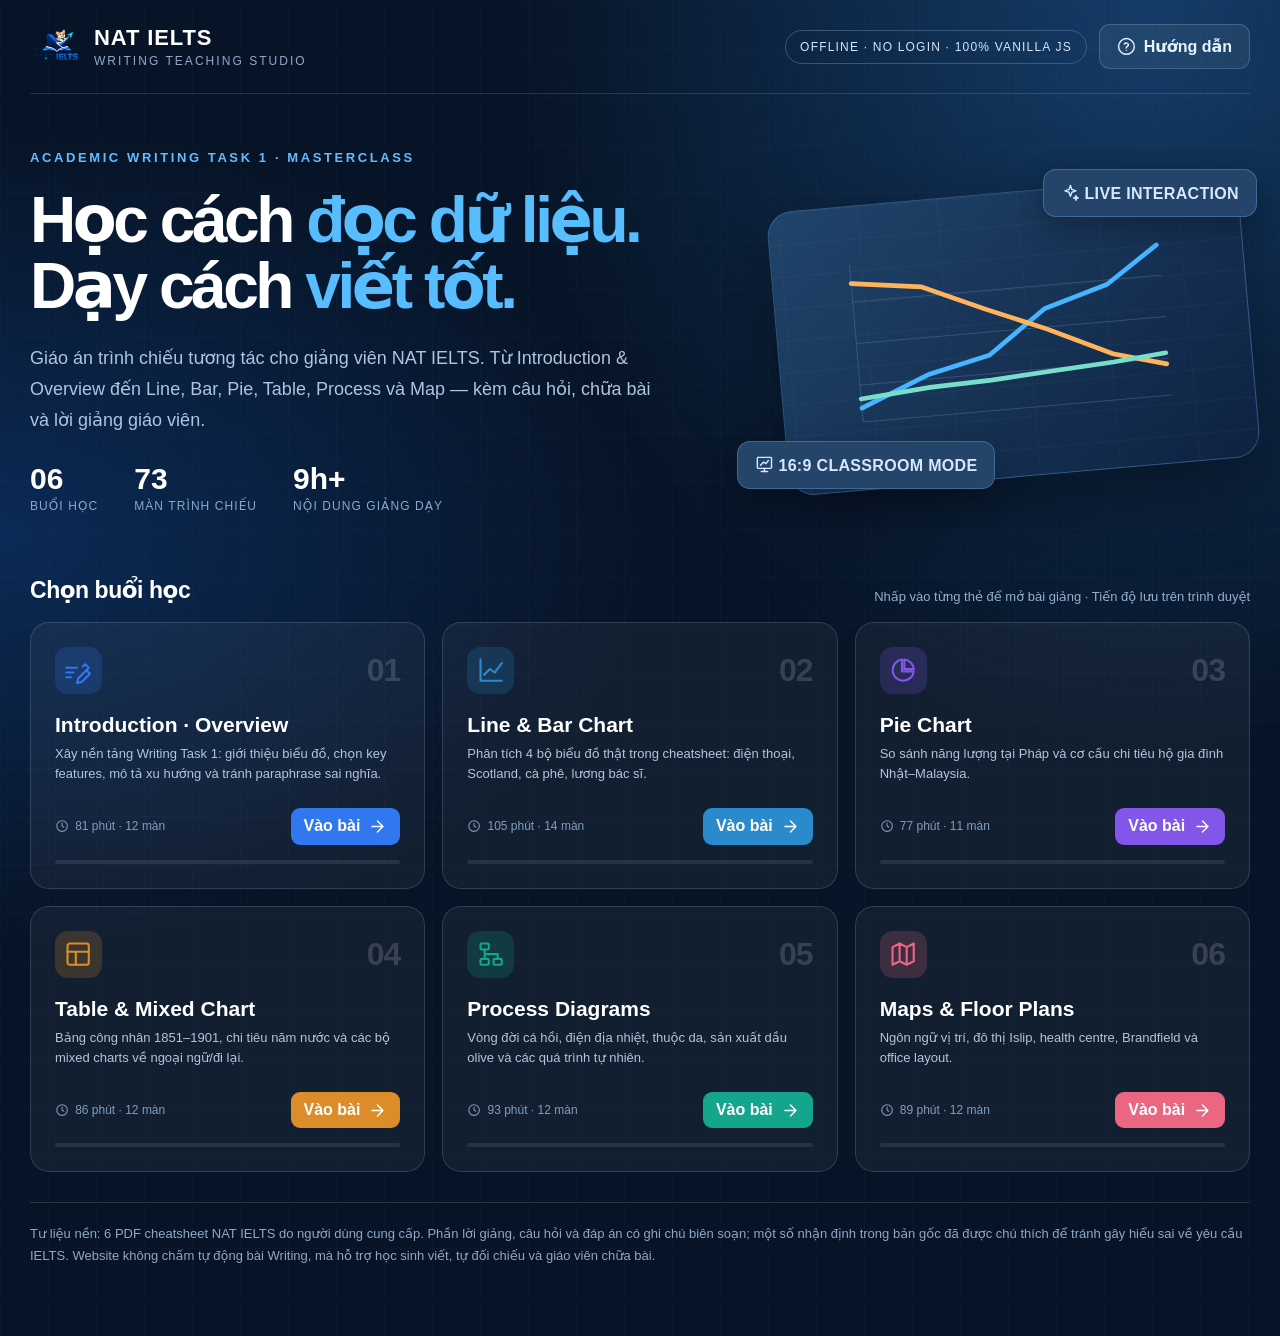
==== index.html @ b7c85e53 "Initial commit - NAT IELTS Writing Studio" ====
<!doctype html>
<html lang="vi">
<head>
  <meta charset="utf-8" />
  <meta name="viewport" content="width=device-width, initial-scale=1" />
  <meta name="theme-color" content="#091a34" />
  <meta name="description" content="NAT IELTS Writing Task 1 — Website giáo án trình chiếu tương tác, 6 buổi: Introduction, Line, Bar, Pie, Table, Mixed, Process, Map." />
  <title>NAT IELTS • Writing Task 1 Teaching Studio</title>
  <link rel="icon" type="image/png" href="assets/figures/logo.png" />
  <link rel="stylesheet" href="styles.css" />
  <script defer src="lessons.js"></script>
  <script defer src="app.js"></script>
</head>
<body>
  <div id="app"></div>
  <div id="toast" class="toast" role="status" aria-live="polite"></div>
  <noscript>Ứng dụng cần bật JavaScript trong trình duyệt để sử dụng chức năng trình chiếu.</noscript>
</body>
</html>
---- styles.css ----
:root{--navy:#0c2241;--ink:#14243b;--muted:#62718a;--blue:#1788f4;--line:#dde6f2;--paper:#fff;--surface:#f5f8fc;--good:#139673;--warn:#b86527;--danger:#c74d4d;--focus:#1685f3;font-family:Inter,"Aptos","Segoe UI",Arial,system-ui,sans-serif;color-scheme:light;font-synthesis:none;-webkit-font-smoothing:antialiased}
*{box-sizing:border-box}html,body{margin:0;min-height:100%;font-family:inherit}body{background:#061226;color:#f9fbff}button,input,textarea{font:inherit}button{cursor:pointer}button:focus-visible,a:focus-visible,textarea:focus-visible{outline:3px solid #77c6ff;outline-offset:3px}button:disabled{opacity:.45;cursor:not-allowed}.icon{width:1.18em;height:1.18em;fill:none;stroke:currentColor;stroke-width:1.8;stroke-linecap:round;stroke-linejoin:round;vertical-align:-.18em;flex-shrink:0}.shell{min-height:100vh;background:radial-gradient(ellipse at 90% 1%,#143c67 0%,transparent 39%),radial-gradient(ellipse at 0% 40%,#0b2a55 0%,transparent 36%),#071427;position:relative;overflow:hidden}.shell:before{content:"";position:absolute;inset:0;background-image:linear-gradient(#f8fcff04 1px,transparent 1px),linear-gradient(90deg,#f8fcff04 1px,transparent 1px);background-size:48px 48px;pointer-events:none}.dash-container{width:min(1330px,calc(100% - 60px));margin:auto;position:relative;padding-bottom:70px}.dash-nav{height:94px;display:flex;justify-content:space-between;align-items:center;border-bottom:1px solid #ffffff20}.brand{display:flex;align-items:center;gap:13px}.brand img{width:51px;height:51px;object-fit:contain;object-position:center}.brand b{font-size:22px;letter-spacing:.04em;color:#fff}.brand small{display:block;color:#8faacc;font-size:12px;letter-spacing:.17em;margin-top:3px}.dash-nav-right{display:flex;gap:12px;align-items:center}.top-pill{font-size:12px;color:#d5e6fa;border:1px solid #536d95a8;padding:9px 14px;border-radius:30px;letter-spacing:.1em}.ghost-btn{border:1px solid #ffffff2a;background:#ffffff10;color:#e5f2ff;padding:12px 17px;border-radius:11px;display:inline-flex;gap:8px;align-items:center;font-weight:700;transition:.18s}.ghost-btn:hover{background:#ffffff24}.hero{display:grid;grid-template-columns:1.12fr .88fr;align-items:center;gap:40px;padding:56px 0 43px}.hero-eyebrow{color:#66bbff;letter-spacing:.2em;font-weight:800;font-size:13px}.hero h1{font-size:clamp(50px,5vw,78px);line-height:1.03;letter-spacing:-.054em;font-weight:830;margin:23px 0;color:white}.hero h1 em{font-style:normal;color:#58bdff}.hero p{font-size:18px;max-width:630px;line-height:1.72;color:#aec4df;margin:0 0 26px}.hero-stat-row{display:flex;gap:36px;flex-wrap:wrap}.hero-stat strong{font-size:30px;color:#fff;display:block}.hero-stat span{font-size:12px;letter-spacing:.09em;text-transform:uppercase;color:#87a8cb}.hero-art{height:330px;position:relative}.hero-art .orb{position:absolute;right:40px;top:12px;width:320px;height:320px;border-radius:50%;background:radial-gradient(circle,#2cc1ff31,transparent 66%);filter:blur(5px)}.art-screen{position:absolute;inset:25px 0 20px 46px;background:linear-gradient(140deg,#20446b,#0e2241);border:1px solid #5289bc6e;border-radius:26px;transform:rotate(-5deg);box-shadow:0 25px 80px #0006;overflow:hidden}.art-screen:before{content:"";position:absolute;inset:0;background:linear-gradient(90deg,transparent 12%,#ffffff07 13%,transparent 14%),linear-gradient(#ffffff08 1px,transparent 1px);background-size:80px 32px}.art-screen .chartline{position:absolute;inset:35px;width:calc(100% - 70px);height:calc(100% - 70px)}.art-chip{position:absolute;color:#d6e7ff;background:#24446a;border:1px solid #5b89bf88;box-shadow:0 10px 28px #0004;padding:13px 17px;border-radius:13px;font-weight:750;letter-spacing:.02em}.art-chip.a{top:2px;right:-7px}.art-chip.b{bottom:8px;left:6px}.section-heading{display:flex;align-items:flex-end;justify-content:space-between;margin:20px 0 18px}.section-heading h2{font-size:23px;margin:0;color:white;letter-spacing:-.02em}.section-heading span{color:#94b0ce;font-size:13px}.lesson-grid{display:grid;grid-template-columns:repeat(3,minmax(0,1fr));gap:17px}.lesson-card{padding:24px;background:#ffffff0c;border:1px solid #ffffff23;border-radius:19px;min-height:244px;transition:transform .18s,border .18s,background .18s;position:relative;overflow:hidden}.lesson-card:hover{transform:translateY(-5px);border-color:#619cdd;background:#ffffff16}.lesson-card-top{display:flex;align-items:center;justify-content:space-between}.course-icon{width:47px;height:47px;border-radius:13px;display:grid;place-items:center;background:color-mix(in srgb,var(--course),transparent 80%);color:var(--course)}.course-icon .icon{font-size:24px}.course-number{font-size:32px;font-weight:800;color:#ffffff28;letter-spacing:-.03em}.lesson-card h3{font-size:21px;margin:18px 0 6px;color:white;line-height:1.24}.lesson-card p{color:#b1c5dc;line-height:1.55;font-size:13px;margin:0 0 20px;min-height:44px}.lesson-card-bottom{display:flex;justify-content:space-between;gap:10px;align-items:center}.lesson-card-meta{font-size:12px;color:#7f9fbf;display:flex;align-items:center;gap:6px}.start-lesson{border:0;color:#fff;background:var(--course);padding:9px 13px;border-radius:9px;font-weight:750;display:flex;align-items:center;gap:8px}.lesson-progress{height:4px;background:#ffffff17;border-radius:10px;overflow:hidden;margin-top:15px}.lesson-progress>i{height:100%;background:var(--course);display:block;border-radius:10px;transition:.25s}.footer-note{margin-top:30px;font-size:13px;color:#8ea8c5;line-height:1.65;border-top:1px solid #ffffff22;padding-top:20px}
/* PLAYER SHELL */
.player-shell{position:fixed;inset:0;display:flex;flex-direction:column;overflow:hidden;background:#091426}.player-header{height:66px;flex-shrink:0;display:flex;align-items:center;justify-content:space-between;padding:0 28px;border-bottom:1px solid #ffffff24;background:#08172b;z-index:5;gap:20px}.player-left{display:flex;align-items:center;gap:15px;min-width:0}.mini-mark{height:37px;width:37px;object-fit:contain}.lesson-breadcrumb{display:flex;flex-direction:column;gap:1px;min-width:0}.lesson-breadcrumb b{font-size:15px;white-space:nowrap;overflow:hidden;text-overflow:ellipsis}.lesson-breadcrumb small{font-size:11px;letter-spacing:.14em;color:#8daed2}.header-center{display:flex;align-items:center;gap:14px;flex:0 1 400px;min-width:80px}.slide-count{font-size:12px;white-space:nowrap;color:#c0d0e5}.track{height:4px;background:#244466;border-radius:5px;flex:1;overflow:hidden}.track i{display:block;height:100%;background:#64baff;border-radius:5px;transition:width .25s}.player-actions{display:flex;align-items:center;gap:9px}.tool-button{border:1px solid #ffffff26;background:#ffffff0d;color:#dbeafa;border-radius:10px;height:38px;min-width:38px;padding:0 12px;display:flex;align-items:center;justify-content:center;gap:7px;white-space:nowrap;font-size:13px;font-weight:680;transition:background .15s,border .15s}.tool-button:hover,.tool-button.active{background:#2e6b9b66;border-color:#58b2f6}.tool-button .icon{font-size:18px}.tool-button.primary{background:#167de0;border-color:#2788e9;color:#fff}.tool-button.primary:hover{background:#2c99ff}.tool-button:disabled{background:#ffffff04}.stage-wrap{flex:1;min-height:0;position:relative;display:flex;align-items:center;justify-content:center;padding:16px;overflow:hidden;transition:width .25s}.stage-mount{width:1440px;height:810px;position:relative;flex-shrink:0;transform-origin:center center;overflow:visible}.stage{width:1440px;height:810px;background:#fff;color:var(--ink);position:relative;overflow:hidden;border-radius:13px;box-shadow:0 22px 70px #0007;display:flex;flex-direction:column}.stage:before{content:"";position:absolute;top:0;left:0;right:0;height:7px;background:var(--course)}.stage-header{height:82px;flex-shrink:0;border-bottom:1px solid #e6ecf4;padding:0 64px;display:flex;align-items:center;justify-content:space-between;gap:18px}.stage-brand{display:flex;align-items:center;gap:12px;font-weight:900;color:#102644;font-size:18px;letter-spacing:.02em}.stage-brand img{width:51px;height:51px;object-fit:contain}.stage-chapter{display:flex;align-items:center;gap:10px;color:#75869b;font-weight:750;font-size:13px;letter-spacing:.12em}.stage-chapter i{width:10px;height:10px;border-radius:50%;background:var(--course)}.stage-content{flex:1;min-height:0;padding:45px 66px 30px;position:relative;display:flex;flex-direction:column;overflow:hidden}.stage-footer{height:55px;flex-shrink:0;display:flex;align-items:center;justify-content:space-between;padding:0 65px;border-top:1px solid #ebf0f7;font-size:13px;color:#6b7e96}.eyebrow{font-size:15px;font-weight:880;letter-spacing:.13em;text-transform:uppercase;color:var(--course);margin-bottom:15px}.slide-title{font-size:42px;line-height:1.12;letter-spacing:-.038em;color:#10253f;font-weight:830;margin:0 0 13px;max-width:1200px}.slide-lead{font-size:20px;line-height:1.52;color:#586e88;max-width:1130px;margin:0 0 24px}.top-row{display:flex;justify-content:space-between;align-items:start;gap:16px}.slide-minutes{font-size:12px;color:#536987;background:#f2f6fb;border:1px solid #e1eaf5;border-radius:20px;padding:9px 12px;white-space:nowrap;display:flex;align-items:center;gap:5px}.slide-inner{flex:1;min-height:0;display:flex;flex-direction:column;gap:20px;overflow:hidden}.card-grid{display:grid;grid-template-columns:repeat(2,minmax(0,1fr));gap:16px;align-content:start}.card-grid.cols-3{grid-template-columns:repeat(3,minmax(0,1fr))}.card-grid.cols-5{grid-template-columns:repeat(3,minmax(0,1fr))}.concept-card{border-radius:14px;border:1px solid #e0e8f1;background:#f6f9fd;padding:21px 23px;min-height:128px;display:flex;flex-direction:column;gap:10px}.concept-card .tag{font-size:15px;color:var(--course);font-weight:850;letter-spacing:.02em}.concept-card h4{font-size:23px;line-height:1.32;margin:0;color:#142b48;white-space:pre-wrap}.concept-card p{font-size:17px;line-height:1.45;color:#647389;margin:0}.concept-card.compact{min-height:110px;padding:15px 19px;gap:6px}.concept-card.compact h4{font-size:20px}.concept-card.compact p{font-size:15px}.slide-example{margin-top:auto;border-left:5px solid var(--course);background:#eff7ff;padding:15px 22px;color:#2d4965;font-size:17px;line-height:1.46;border-radius:0 10px 10px 0}.footline{font-size:14px;color:#697d95;border-top:1px solid #ecf1f6;padding-top:11px}.comparison-grid{display:grid;grid-template-columns:1fr 1fr;gap:24px;flex:1;align-items:stretch;max-height:420px}.comparison-panel{border:1px solid #d9e6f3;background:#f7fafd;border-radius:20px;padding:35px 37px;position:relative;display:flex;flex-direction:column;gap:20px;overflow:hidden}.comparison-panel:nth-child(2){background:#eff5ff}.comparison-panel .big-icon{width:64px;height:64px;border-radius:17px;display:grid;place-items:center;background:#d7ecff;color:var(--course);font-size:32px}.comparison-panel h3{font-size:33px;margin:0;color:#183050}.comparison-panel .cmp-tag{font-size:16px;letter-spacing:.06em;color:var(--course);font-weight:850}.comparison-panel p{font-size:21px;line-height:1.6;color:#5c6e86;margin:0}.visual-grid{display:grid;grid-template-columns:1.15fr .85fr;gap:23px;flex:1;min-height:0}.visual-grid.visual-double{grid-template-columns:1.25fr .75fr}.image-frame{border:1px solid #d8e3f1;border-radius:17px;background:white;display:flex;align-items:center;justify-content:center;position:relative;min-height:0;overflow:hidden;padding:17px}.image-stack{display:flex;flex-direction:column;gap:9px;min-height:0}.image-stack .image-frame{flex:1;min-height:0}.image-frame img{display:block;max-width:100%;max-height:100%;object-fit:contain}.zoom-image{position:absolute;right:14px;top:14px;z-index:3;background:#ffffffec;border:1px solid #d0dbeb;box-shadow:0 1px 5px #0001;border-radius:8px;width:37px;height:37px;color:#425e7e;display:grid;place-items:center}.zoom-image:hover{background:#dff1ff}.visual-aside{border:1px solid #e0e9f4;background:#f6f9fd;border-radius:17px;padding:26px 27px;display:flex;flex-direction:column;gap:14px;min-height:0;overflow:hidden}.visual-aside h3{font-size:24px;margin:0 0 1px;color:#173352}.point-select{background:#fff;color:#314b6a;border:1px solid #e4edf6;border-radius:11px;padding:15px 16px;display:flex;gap:11px;align-items:flex-start;text-align:left;font-size:17px;line-height:1.4;transition:.2s}.point-select .icon{color:var(--course);margin-top:2px}.point-select:hover,.point-select.selected{background:#e8f5ff;border-color:#95c6f3;transform:translateX(3px)}.aside-caption{margin-top:auto;font-size:13px;line-height:1.5;color:#7388a3}.quiz-wrap{display:grid;grid-template-columns:1fr 1fr;gap:20px;flex:1;min-height:0;overflow:hidden}.quiz-wrap.noimg{grid-template-columns:1fr}.quiz-main{border:1px solid #e0e9f3;background:#f8fafe;padding:27px 30px;border-radius:18px;min-height:0;display:flex;flex-direction:column;gap:16px}.quiz-prompt{font-size:23px;line-height:1.43;font-weight:720;color:#18314d;margin:0}.quiz-options{display:flex;flex-direction:column;gap:12px}.quiz-option{display:flex;gap:13px;align-items:flex-start;background:#fff;border:1px solid #dbe5f1;border-radius:11px;padding:17px 18px;color:#253c59;line-height:1.35;font-size:18px;text-align:left;transition:.15s}.quiz-option span:first-child{border:1px solid #b9c7d9;display:grid;place-items:center;width:27px;height:27px;border-radius:8px;color:#688098;font-size:14px;font-weight:850;flex-shrink:0}.quiz-option:hover{border-color:#7cbbec}.quiz-option.chosen{background:#e9f5ff;border-color:#45a4f4}.quiz-option.correct{border-color:#29ad88;background:#e9faf3}.quiz-option.incorrect{border-color:#e28c8a;background:#fff1f1}.quiz-bottom{margin-top:auto;display:flex;gap:12px;align-items:center;flex-wrap:wrap}.action-btn{background:var(--course);color:white;border:none;padding:13px 21px;border-radius:10px;font-size:16px;font-weight:800;display:flex;gap:9px;align-items:center;justify-content:center;transition:.15s}.action-btn:hover{filter:brightness(1.12)}.action-btn.secondary{background:#eff4f9;border:1px solid #d5e2ef;color:#224462}.quiz-feedback{border-radius:10px;padding:13px 15px;font-size:16px;line-height:1.5;background:#e8faf2;color:#126e57}.quiz-feedback.bad{background:#fff3e6;color:#874816}.prompt-card{background:#e9f3ff;padding:19px 24px;border-radius:13px;border-left:5px solid var(--course);font-size:19px;line-height:1.47;font-weight:730;color:#264764}.workshop-grid{display:grid;grid-template-columns:1fr .84fr;gap:25px;flex:1;min-height:0}.workshop-grid.w-visual{grid-template-columns:1fr .92fr}.workshop-left{display:flex;flex-direction:column;gap:14px;min-height:0}.workshop-right{border:1px solid #dfe8f3;border-radius:14px;padding:21px 22px;background:#fafcfe;display:flex;flex-direction:column;gap:12px;min-height:0;overflow:hidden}.workshop-right .image-frame{max-height:220px;flex:1}.workshop-area{width:100%;resize:none;min-height:0;flex:1;line-height:1.56;padding:20px 21px;border:1px solid #ccdcec;border-radius:12px;background:#fff;color:#172b43;font-size:19px;outline:none}.workshop-area:focus{border-color:#3da0f1;box-shadow:0 0 0 3px #3da0f120}.workshop-footer{display:flex;align-items:center;gap:15px;flex-wrap:wrap}.auto-save{font-size:13px;color:#8291a5;margin-right:auto}.workshop-hints{font-size:17px;color:#536983;line-height:1.53;padding-left:22px;margin:0}.workshop-hints li+li{margin-top:6px}.model-answer{background:#e9f9f4;color:#225844;border:1px solid #b7e3d5;border-radius:11px;padding:17px 18px;font-size:17px;line-height:1.62;overflow:auto;max-height:270px}.model-answer b{display:block;font-size:13px;letter-spacing:.12em;margin-bottom:8px}.hidden{display:none!important}.data-table-wrap{flex:1;min-height:0;display:flex;flex-direction:column;gap:14px}.data-table{width:100%;border-collapse:separate;border-spacing:0;text-align:left;border:1px solid #dce5ef;border-radius:14px;overflow:hidden;background:#fff;table-layout:auto}.data-table thead{background:#153b61;color:#fff}.data-table th{font-size:18px;font-weight:780;padding:14px 20px}.data-table td{padding:13px 20px;font-size:19px;color:#29435f;border-bottom:1px solid #e7edf5;font-variant-numeric:tabular-nums}.data-table tr:last-child td{border-bottom:0}.data-table tbody tr:nth-child(even){background:#f5f8fc}.data-table tbody tr{cursor:pointer;transition:.15s}.data-table tbody tr:hover,.data-table tbody tr.highlight{background:#dceffd}.table-tip{padding:14px 18px;border-radius:11px;color:#345372;background:#edf6ff;font-size:16px;border:1px solid #d6ebfb}.order-grid{display:grid;grid-template-columns:1fr .75fr;gap:24px;flex:1;min-height:0}.order-list{display:flex;flex-direction:column;gap:10px}.order-item{border:1px solid #e0e7f2;padding:13px 17px;background:#f7fafd;border-radius:12px;display:flex;align-items:center;gap:14px}.order-item .seq{display:grid;place-items:center;background:#d5e7fc;color:#164873;width:34px;height:34px;border-radius:10px;font-weight:820;flex-shrink:0}.order-item p{font-size:17px;color:#31506d;line-height:1.35;margin:0;flex:1}.order-controls{display:flex;gap:7px}.order-controls button{width:33px;height:33px;border:1px solid #ceddea;background:white;color:#29517a;border-radius:7px;display:grid;place-items:center}.order-controls button:hover{background:#daebff}.order-aside{border-radius:17px;padding:27px;background:#eaf3fd;color:#314b68;display:flex;flex-direction:column;gap:20px}.order-aside h3{margin:0;font-size:24px}.order-aside p{font-size:20px;line-height:1.6}.stage-cover{flex:1;position:relative;display:grid;grid-template-columns:1.23fr .77fr;align-items:center;gap:45px}.cover-kicker{display:inline-flex;gap:12px;color:var(--course);font-size:19px;font-weight:860;letter-spacing:.19em}.cover-title{font-size:72px;line-height:1.06;color:#0e2746;letter-spacing:-.062em;margin:25px 0 18px;font-weight:860;max-width:850px}.cover-lead{font-size:29px;line-height:1.35;font-weight:740;color:#336087;margin:0 0 20px;max-width:710px}.cover-sub{color:#6a8099;font-size:21px;line-height:1.58;margin:0}.cover-visual{height:460px;position:relative;display:flex;align-items:center;justify-content:center}.cover-visual:before{content:"";position:absolute;width:420px;height:420px;border-radius:50%;background:radial-gradient(circle,color-mix(in srgb,var(--course),transparent 76%),transparent 70%);box-shadow:0 0 0 1px color-mix(in srgb,var(--course),transparent 90%)}.cover-visual .ring{width:355px;height:355px;border-radius:50%;border:1.8px dashed color-mix(in srgb,var(--course),transparent 56%);display:flex;align-items:center;justify-content:center;position:relative;animation:rotate 35s linear infinite}.cover-visual .ring:before,.cover-visual .ring:after{content:"";position:absolute;border-radius:50%;width:17px;height:17px;background:var(--course);top:40px;right:34px}.cover-visual .ring:after{width:9px;height:9px;background:#aacdf6;bottom:5px;left:92px;top:auto;right:auto}.cover-visual .ring .icon{font-size:138px;stroke-width:.9;animation:counterRotate 35s linear infinite;color:var(--course)}.cover-scheme{position:absolute;right:8px;bottom:28px;font-size:16px;color:#597698;background:#fff;border:1px solid #e3edf7;border-radius:11px;padding:12px 18px;box-shadow:0 8px 30px #6d95b122}.banner{padding:13px 20px;background:#fff6e9;border:1px solid #eacfac;border-left:5px solid #d59137;border-radius:10px;color:#875621;font-size:15px;line-height:1.5}.label-aux{color:#8aa0bc;font-size:13px;letter-spacing:.09em;font-weight:800}.answer-cover{position:relative}
/* DRAWERS, POPOVERS, MODALS */
.speaker-pane{position:fixed;z-index:14;right:0;top:66px;bottom:64px;width:410px;background:#fbfcfe;color:#19324e;border-left:1px solid #ccd9e7;box-shadow:-16px 0 50px #0005;display:flex;flex-direction:column;transition:transform .25s}.speaker-pane:not(.visible){transform:translateX(105%)}.pane-header{height:67px;flex-shrink:0;border-bottom:1px solid #e4ebf3;display:flex;align-items:center;justify-content:space-between;padding:0 24px;font-weight:850;font-size:18px}.pane-body{padding:23px 26px 30px;overflow-y:auto;line-height:1.7;font-size:16px}.pane-body p{margin-top:10px;white-space:pre-wrap}.pane-kicker{font-size:12px;font-weight:900;color:#2182cf;letter-spacing:.13em;margin-top:20px}.pane-body .qc{background:#fff3e9;border:1px solid #f0d5b4;padding:15px;border-radius:10px;color:#814c22;line-height:1.6;font-size:14px}.pane-body a{color:#1278c8}.close-plain{border:0;background:transparent;display:grid;place-items:center;font-size:21px;width:38px;height:38px;border-radius:9px;color:inherit}.close-plain:hover{background:#e7eef6}.slide-list{position:fixed;z-index:18;left:0;top:0;bottom:0;width:420px;background:#0f2442;box-shadow:15px 0 60px #0009;display:flex;flex-direction:column;transition:transform .22s;border-right:1px solid #5479a4}.slide-list:not(.visible){transform:translateX(-110%)}.slide-list-head{display:flex;align-items:center;justify-content:space-between;padding:24px 27px;border-bottom:1px solid #ffffff30}.slide-list-head h3{margin:0;font-size:22px}.slide-list-content{overflow-y:auto;padding:12px}.outline-item{width:100%;border:1px solid transparent;background:transparent;color:#bed3eb;display:flex;gap:13px;text-align:left;padding:13px 14px;border-radius:10px;line-height:1.25;margin-bottom:3px}.outline-item .num{color:#83b6e6;font-weight:850;font-size:12px;min-width:25px}.outline-item .txt{font-size:14px}.outline-item:hover{background:#ffffff17}.outline-item.current{background:#1b5686;border-color:#408bc3;color:white}.outline-modules{padding:15px 15px 8px;display:grid;grid-template-columns:repeat(3,1fr);gap:8px}.outline-modules button{background:#ffffff13;color:#d5e8fb;border:1px solid #ffffff24;border-radius:8px;padding:12px 7px;font-weight:850}.outline-modules button.current{background:#197ccc;color:white}.overlay-shade{position:fixed;inset:0;background:#0008;z-index:17;display:none}.overlay-shade.open{display:block}.modal-overlay{position:fixed;inset:0;background:#041022d8;z-index:50;display:flex;align-items:center;justify-content:center;padding:35px}.modal-box{width:min(100%,1120px);max-height:93vh;overflow:auto;background:#fff;border-radius:22px;color:#182d47;box-shadow:0 25px 80px #0008;position:relative;padding:27px}.modal-head{display:flex;align-items:center;justify-content:space-between;padding-bottom:15px;margin-bottom:16px;border-bottom:1px solid #e5eaf1}.modal-head h3{margin:0;font-size:24px}.modal-figure{max-width:100%;max-height:74vh;display:block;object-fit:contain;margin:auto}.help-list{font-size:17px;line-height:2}.help-list kbd{padding:3px 8px;background:#e8f0f8;border-radius:5px;font-size:14px;margin-right:8px}.timer-popup{position:fixed;right:100px;top:72px;z-index:20;background:#fff;color:#17324d;border-radius:15px;padding:18px;box-shadow:0 17px 60px #0007;min-width:265px;border:1px solid #d6e2ee}.timer-digits{font-weight:850;letter-spacing:-.04em;font-size:48px;text-align:center;margin:8px 0;color:#115d9a}.timer-pills{display:flex;gap:7px}.timer-pills button{flex:1;padding:9px 5px;background:#eef5fe;border:1px solid #d6e6f4;border-radius:8px;font-size:13px;color:#25547b;font-weight:750}.player-footer{height:64px;flex-shrink:0;background:#07162b;display:flex;align-items:center;justify-content:space-between;padding:0 26px;gap:18px;border-top:1px solid #ffffff18;z-index:4}.footer-controls{display:flex;align-items:center;gap:9px}.footer-hint{color:#81a2c4;font-size:12px}.footer-hint kbd{display:inline-block;font:inherit;border:1px solid #56718e;border-radius:4px;padding:1px 5px;margin:0 4px}.toast{z-index:99;position:fixed;left:50%;bottom:92px;transform:translate(-50%,20px);opacity:0;pointer-events:none;transition:.22s;background:#0c3458;color:white;box-shadow:0 8px 27px #0007;border:1px solid #6cb7ff5c;border-radius:11px;padding:12px 18px;font-size:14px;max-width:min(600px,85vw);text-align:center}.toast.show{opacity:1;transform:translate(-50%,0)}#inkCanvas{position:absolute;left:0;top:0;width:1440px;height:810px;z-index:12;pointer-events:none;touch-action:none}.stage.pen-on #inkCanvas{pointer-events:auto;cursor:crosshair}.marker-circle{position:absolute;border-radius:50%;pointer-events:none;z-index:3;border:3px solid #ffd65c;box-shadow:0 0 0 7px #ffc94b28;animation:pop .2s ease}.source-chip{display:flex;gap:7px;align-items:center;color:#5d7390;cursor:pointer;border:0;background:none;font-size:13px;font-weight:750}.source-chip:hover{color:#197dd9}.small-count{font-weight:850;color:#1e4467}.assess-controls{display:flex;gap:10px;align-items:center;flex-wrap:wrap}.mini-heading{font-size:13px;font-weight:850;color:#64819d;letter-spacing:.1em}.status-text{color:#607b97;font-size:14px}.scene-enter{animation:sceneIn .29s ease both}.completed-pill{font-size:11px;color:#7ddfba;padding:5px 8px;border-radius:6px;background:#39b28c1d}.star{color:#d0e9ff}.flash-correct{animation:correctFlash .7s ease}.top-info{display:inline-flex;align-items:center;gap:7px}.annotation-state{color:#ffdb86;font-size:12px;font-weight:850}.onlyteacher{display:none}
@keyframes sceneIn{from{opacity:0;transform:translateY(10px)}to{opacity:1;transform:translateY(0)}}@keyframes pop{from{transform:scale(.6);opacity:0}to{transform:scale(1);opacity:1}}@keyframes rotate{to{transform:rotate(360deg)}}@keyframes counterRotate{to{transform:rotate(-360deg)}}@keyframes correctFlash{0%,100%{background:#fff}40%{background:#e5fff4}}
@media(max-width:1050px){.lesson-grid{grid-template-columns:repeat(2,minmax(0,1fr))}.hero{grid-template-columns:1fr .6fr}.hero-art{height:250px}.art-screen{transform:rotate(-2deg)}.player-header{padding:0 12px}.header-center{flex:0 1 220px}.tool-button.hide-sm{display:none}.footer-hint{display:none}}@media(max-width:710px){.dash-container{width:calc(100% - 34px)}.hero{grid-template-columns:1fr;padding:40px 0 25px}.hero-art{display:none}.hero h1{font-size:51px}.lesson-grid{grid-template-columns:1fr}.dash-nav{height:75px}.top-pill{display:none}.player-breadcrumb{display:none}.slide-count{font-size:11px}.player-header{height:54px}.lesson-breadcrumb b{font-size:12px}.player-footer{padding:0 9px;height:58px}.footer-controls{gap:4px}.tool-button{padding:0 9px;min-width:35px;height:36px}.speaker-pane{width:min(100%,380px);top:54px;bottom:58px}.slide-list{width:min(100%,400px)}.stage-wrap{padding:4px}.player-actions{gap:3px}}@media(prefers-reduced-motion:reduce){*,*:before,*:after{animation:none!important;transition:none!important;scroll-behavior:auto!important}}
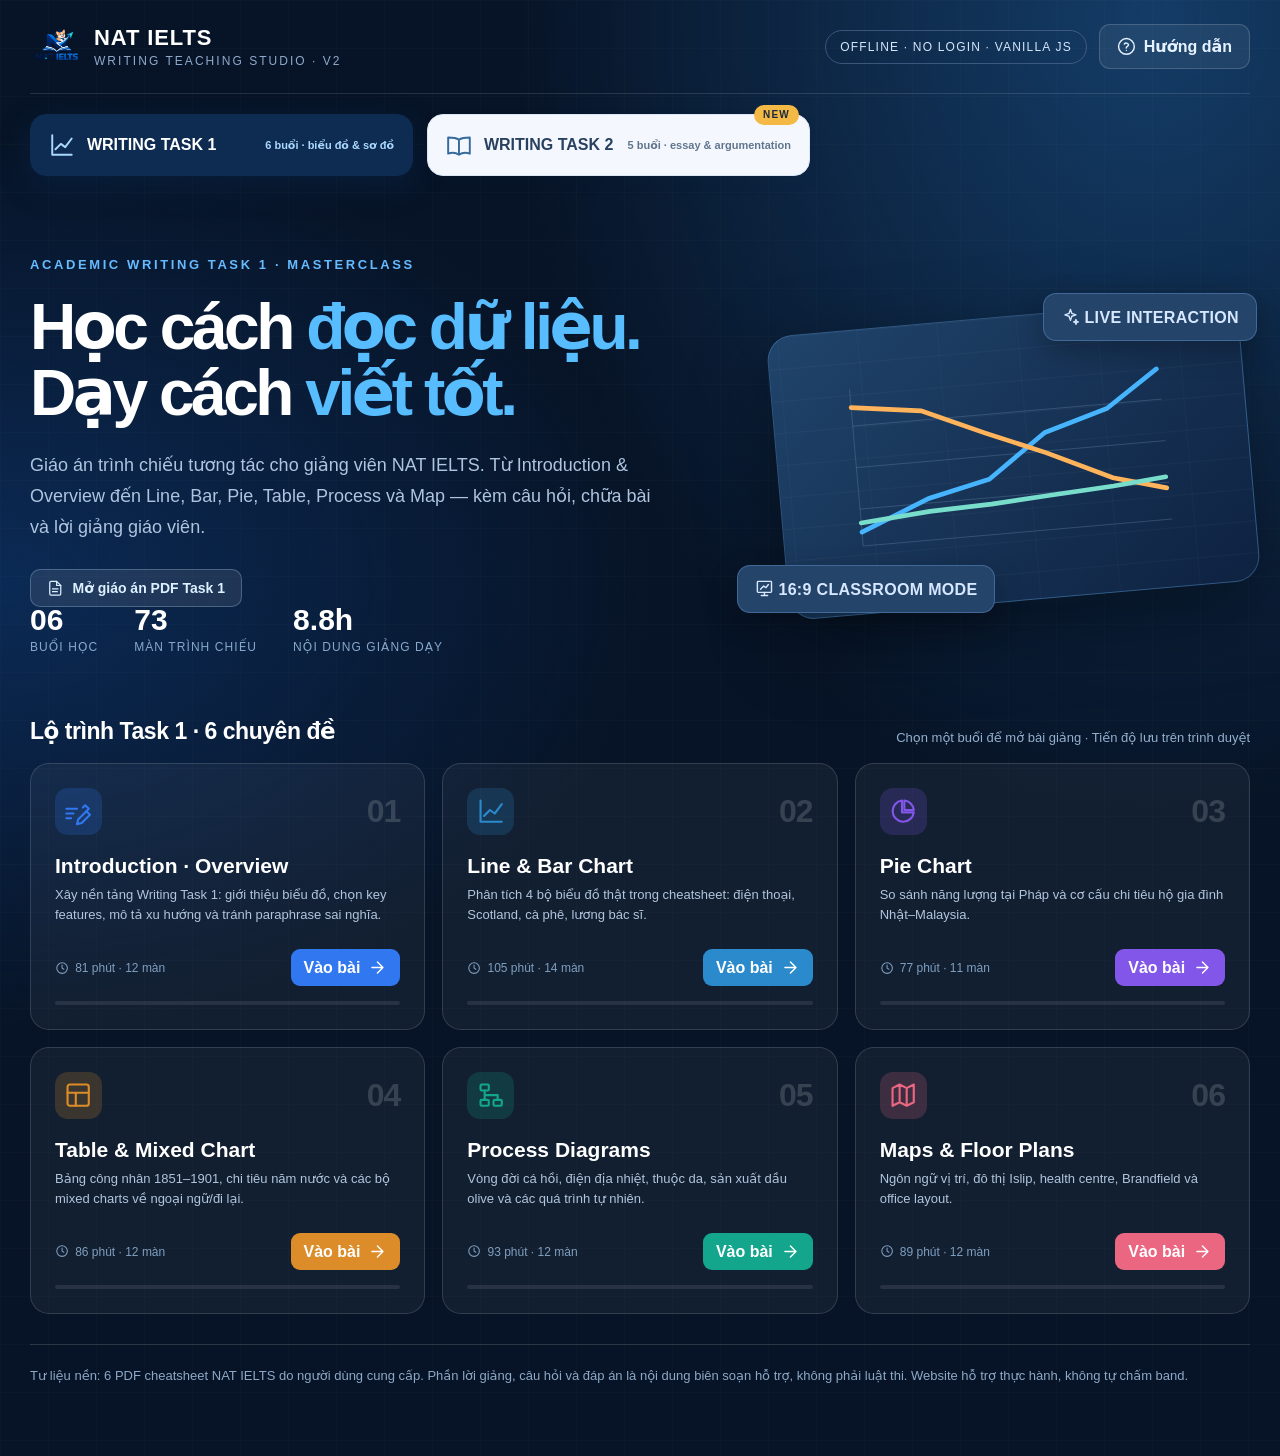
==== commit 277f2990: "Initial commit - NAT IELTS Writing Studio" ====
--- a/index.html
+++ b/index.html
@@ -4,11 +4,12 @@
   <meta charset="utf-8" />
   <meta name="viewport" content="width=device-width, initial-scale=1" />
   <meta name="theme-color" content="#091a34" />
-  <meta name="description" content="NAT IELTS Writing Task 1 — Website giáo án trình chiếu tương tác, 6 buổi: Introduction, Line, Bar, Pie, Table, Mixed, Process, Map." />
-  <title>NAT IELTS • Writing Task 1 Teaching Studio</title>
+  <meta name="description" content="NAT IELTS Writing Task 1 & Task 2 — 11 buổi trình chiếu tương tác cho giáo viên NAT IELTS." />
+  <title>NAT IELTS • Writing Task 1 & Task 2 Studio</title>
   <link rel="icon" type="image/png" href="assets/figures/logo.png" />
   <link rel="stylesheet" href="styles.css" />
   <script defer src="lessons.js"></script>
+  <script defer src="lessons2.js"></script>
   <script defer src="app.js"></script>
 </head>
 <body>
--- a/styles.css
+++ b/styles.css
@@ -6,3 +6,27 @@
 .speaker-pane{position:fixed;z-index:14;right:0;top:66px;bottom:64px;width:410px;background:#fbfcfe;color:#19324e;border-left:1px solid #ccd9e7;box-shadow:-16px 0 50px #0005;display:flex;flex-direction:column;transition:transform .25s}.speaker-pane:not(.visible){transform:translateX(105%)}.pane-header{height:67px;flex-shrink:0;border-bottom:1px solid #e4ebf3;display:flex;align-items:center;justify-content:space-between;padding:0 24px;font-weight:850;font-size:18px}.pane-body{padding:23px 26px 30px;overflow-y:auto;line-height:1.7;font-size:16px}.pane-body p{margin-top:10px;white-space:pre-wrap}.pane-kicker{font-size:12px;font-weight:900;color:#2182cf;letter-spacing:.13em;margin-top:20px}.pane-body .qc{background:#fff3e9;border:1px solid #f0d5b4;padding:15px;border-radius:10px;color:#814c22;line-height:1.6;font-size:14px}.pane-body a{color:#1278c8}.close-plain{border:0;background:transparent;display:grid;place-items:center;font-size:21px;width:38px;height:38px;border-radius:9px;color:inherit}.close-plain:hover{background:#e7eef6}.slide-list{position:fixed;z-index:18;left:0;top:0;bottom:0;width:420px;background:#0f2442;box-shadow:15px 0 60px #0009;display:flex;flex-direction:column;transition:transform .22s;border-right:1px solid #5479a4}.slide-list:not(.visible){transform:translateX(-110%)}.slide-list-head{display:flex;align-items:center;justify-content:space-between;padding:24px 27px;border-bottom:1px solid #ffffff30}.slide-list-head h3{margin:0;font-size:22px}.slide-list-content{overflow-y:auto;padding:12px}.outline-item{width:100%;border:1px solid transparent;background:transparent;color:#bed3eb;display:flex;gap:13px;text-align:left;padding:13px 14px;border-radius:10px;line-height:1.25;margin-bottom:3px}.outline-item .num{color:#83b6e6;font-weight:850;font-size:12px;min-width:25px}.outline-item .txt{font-size:14px}.outline-item:hover{background:#ffffff17}.outline-item.current{background:#1b5686;border-color:#408bc3;color:white}.outline-modules{padding:15px 15px 8px;display:grid;grid-template-columns:repeat(3,1fr);gap:8px}.outline-modules button{background:#ffffff13;color:#d5e8fb;border:1px solid #ffffff24;border-radius:8px;padding:12px 7px;font-weight:850}.outline-modules button.current{background:#197ccc;color:white}.overlay-shade{position:fixed;inset:0;background:#0008;z-index:17;display:none}.overlay-shade.open{display:block}.modal-overlay{position:fixed;inset:0;background:#041022d8;z-index:50;display:flex;align-items:center;justify-content:center;padding:35px}.modal-box{width:min(100%,1120px);max-height:93vh;overflow:auto;background:#fff;border-radius:22px;color:#182d47;box-shadow:0 25px 80px #0008;position:relative;padding:27px}.modal-head{display:flex;align-items:center;justify-content:space-between;padding-bottom:15px;margin-bottom:16px;border-bottom:1px solid #e5eaf1}.modal-head h3{margin:0;font-size:24px}.modal-figure{max-width:100%;max-height:74vh;display:block;object-fit:contain;margin:auto}.help-list{font-size:17px;line-height:2}.help-list kbd{padding:3px 8px;background:#e8f0f8;border-radius:5px;font-size:14px;margin-right:8px}.timer-popup{position:fixed;right:100px;top:72px;z-index:20;background:#fff;color:#17324d;border-radius:15px;padding:18px;box-shadow:0 17px 60px #0007;min-width:265px;border:1px solid #d6e2ee}.timer-digits{font-weight:850;letter-spacing:-.04em;font-size:48px;text-align:center;margin:8px 0;color:#115d9a}.timer-pills{display:flex;gap:7px}.timer-pills button{flex:1;padding:9px 5px;background:#eef5fe;border:1px solid #d6e6f4;border-radius:8px;font-size:13px;color:#25547b;font-weight:750}.player-footer{height:64px;flex-shrink:0;background:#07162b;display:flex;align-items:center;justify-content:space-between;padding:0 26px;gap:18px;border-top:1px solid #ffffff18;z-index:4}.footer-controls{display:flex;align-items:center;gap:9px}.footer-hint{color:#81a2c4;font-size:12px}.footer-hint kbd{display:inline-block;font:inherit;border:1px solid #56718e;border-radius:4px;padding:1px 5px;margin:0 4px}.toast{z-index:99;position:fixed;left:50%;bottom:92px;transform:translate(-50%,20px);opacity:0;pointer-events:none;transition:.22s;background:#0c3458;color:white;box-shadow:0 8px 27px #0007;border:1px solid #6cb7ff5c;border-radius:11px;padding:12px 18px;font-size:14px;max-width:min(600px,85vw);text-align:center}.toast.show{opacity:1;transform:translate(-50%,0)}#inkCanvas{position:absolute;left:0;top:0;width:1440px;height:810px;z-index:12;pointer-events:none;touch-action:none}.stage.pen-on #inkCanvas{pointer-events:auto;cursor:crosshair}.marker-circle{position:absolute;border-radius:50%;pointer-events:none;z-index:3;border:3px solid #ffd65c;box-shadow:0 0 0 7px #ffc94b28;animation:pop .2s ease}.source-chip{display:flex;gap:7px;align-items:center;color:#5d7390;cursor:pointer;border:0;background:none;font-size:13px;font-weight:750}.source-chip:hover{color:#197dd9}.small-count{font-weight:850;color:#1e4467}.assess-controls{display:flex;gap:10px;align-items:center;flex-wrap:wrap}.mini-heading{font-size:13px;font-weight:850;color:#64819d;letter-spacing:.1em}.status-text{color:#607b97;font-size:14px}.scene-enter{animation:sceneIn .29s ease both}.completed-pill{font-size:11px;color:#7ddfba;padding:5px 8px;border-radius:6px;background:#39b28c1d}.star{color:#d0e9ff}.flash-correct{animation:correctFlash .7s ease}.top-info{display:inline-flex;align-items:center;gap:7px}.annotation-state{color:#ffdb86;font-size:12px;font-weight:850}.onlyteacher{display:none}
 @keyframes sceneIn{from{opacity:0;transform:translateY(10px)}to{opacity:1;transform:translateY(0)}}@keyframes pop{from{transform:scale(.6);opacity:0}to{transform:scale(1);opacity:1}}@keyframes rotate{to{transform:rotate(360deg)}}@keyframes counterRotate{to{transform:rotate(-360deg)}}@keyframes correctFlash{0%,100%{background:#fff}40%{background:#e5fff4}}
 @media(max-width:1050px){.lesson-grid{grid-template-columns:repeat(2,minmax(0,1fr))}.hero{grid-template-columns:1fr .6fr}.hero-art{height:250px}.art-screen{transform:rotate(-2deg)}.player-header{padding:0 12px}.header-center{flex:0 1 220px}.tool-button.hide-sm{display:none}.footer-hint{display:none}}@media(max-width:710px){.dash-container{width:calc(100% - 34px)}.hero{grid-template-columns:1fr;padding:40px 0 25px}.hero-art{display:none}.hero h1{font-size:51px}.lesson-grid{grid-template-columns:1fr}.dash-nav{height:75px}.top-pill{display:none}.player-breadcrumb{display:none}.slide-count{font-size:11px}.player-header{height:54px}.lesson-breadcrumb b{font-size:12px}.player-footer{padding:0 9px;height:58px}.footer-controls{gap:4px}.tool-button{padding:0 9px;min-width:35px;height:36px}.speaker-pane{width:min(100%,380px);top:54px;bottom:58px}.slide-list{width:min(100%,400px)}.stage-wrap{padding:4px}.player-actions{gap:3px}}@media(prefers-reduced-motion:reduce){*,*:before,*:after{animation:none!important;transition:none!important;scroll-behavior:auto!important}}
+
+/* NAT IELTS V2: course selector and editorial essay viewer */
+.track-switch{display:grid;grid-template-columns:1fr 1fr;gap:14px;margin:20px 0 25px;max-width:780px}
+.track-tab{position:relative;display:flex;align-items:center;gap:12px;text-align:left;background:#f4f8fe;border:1px solid #dae6f5;padding:17px 18px;border-radius:16px;color:#29415f;font-weight:850;line-height:1.15;box-shadow:0 7px 18px #102b4c0b;transition:all .2s}
+.track-tab .icon{font-size:22px;color:#376b9c}.track-tab small{display:block;font-size:11px;font-weight:550;color:#60758d;margin-left:auto}
+.track-tab.active{background:#0e2b51;color:#fff;border-color:#0e2b51;box-shadow:0 10px 30px #0b2e5660}.track-tab.active small,.track-tab.active .icon{color:#abd8ff}
+.track-tab:hover{transform:translateY(-2px)}.new-dot{position:absolute;right:10px;top:-10px;background:#f4b944;color:#1a2a41;font-size:10px;font-weight:950;letter-spacing:.12em;border-radius:20px;padding:4px 9px}
+.hero-task2 .hero-art .orb{background:linear-gradient(145deg,#6e91ff77,#b2dffa22)}
+.essay-layout{height:582px;display:grid;grid-template-columns:minmax(0,1.7fr) minmax(340px,.75fr);gap:21px;min-height:0}
+.essay-scroll{overflow:auto;padding:6px 10px 10px 4px;scrollbar-color:#acc4dd #f1f6fb;scrollbar-width:thin}.essay-prompt{font-size:17px;line-height:1.42;font-weight:650;background:#f4f8fe;border-left:4px solid #3f84d4;color:#243b5b;border-radius:9px;padding:14px;margin-bottom:13px;display:flex;align-items:center;gap:13px}
+.essay-para{display:block;text-align:left;width:100%;border:1px solid #d7e4f1;border-radius:12px;background:#fff;color:#21374f;padding:16px 19px;margin-bottom:10px;cursor:pointer;transition:all .18s;box-shadow:0 4px 15px #142e4808}
+.essay-para:hover{border-color:#71a8df;background:#fafdff}.essay-para.focused{border-color:#2793ed;background:#eaf6ff;box-shadow:0 0 0 2px #2793ed33}
+.essay-label{display:block;color:#2675b8;font-weight:900;font-size:12px;letter-spacing:.13em;margin-bottom:6px}.essay-text{display:block;font-size:18.1px;line-height:1.53;white-space:normal}
+.essay-aside{border-radius:14px;background:linear-gradient(145deg,#102c4d,#102b51);color:white;padding:23px;display:flex;flex-direction:column;gap:15px;min-height:0;overflow:auto}
+.essay-target{font-size:12px;letter-spacing:.07em;color:#8bcbff;font-weight:850;display:flex;gap:7px;align-items:center}.essay-aside>b{font-size:22px;line-height:1.3}.essay-divider{height:1px;background:#ffffff29;flex-shrink:0}.essay-hint{font-size:17px;line-height:1.5;color:#d7e9ff}.essay-lex{display:grid;gap:10px;flex:1}.essay-lex>div{display:flex;flex-direction:column;gap:1px;border-bottom:1px solid #ffffff22;padding:0 0 8px}.essay-lex strong{font-size:16px;color:#f6fbff}.essay-lex span{font-size:14px;color:#bad7f1}.essay-aside .action-btn{background:#1c81dd;border-color:#1c81dd;color:white;justify-content:center;flex-shrink:0}
+@media(max-width:850px){.track-switch{grid-template-columns:1fr}.track-tab small{margin-left:auto}.essay-layout{grid-template-columns:1fr}.essay-aside{display:none}}
+
+.hero-tools{display:flex;gap:10px;margin:14px 0 -4px}.hero-manual-btn{background:#ffffff17;border:1px solid #b2d5f04a;border-radius:10px;padding:10px 16px;color:#dcf0ff;font-size:14px;font-weight:800;display:inline-flex;align-items:center;gap:9px;transition:all .2s}.hero-manual-btn:hover{background:#ffffff30;transform:translateY(-1px)}
+.hero-task2 .art-screen{background:linear-gradient(132deg,#0a3262,#102b50)!important;border-color:#437da6;box-shadow:0 18px 45px #04132970}.hero-task2 .chartline{opacity:.07}.hero-task2 .art-screen:before{content:'ESSAY  /  ARGUMENT MAP';position:absolute;left:16%;top:18%;color:#84ccff;font-size:17px;font-weight:900;letter-spacing:.08em}.hero-task2 .art-screen:after{content:'INTRO   → THESIS\A BODY 1   → EXPLAIN\A BODY 2   → DEVELOP\A CONCLUSION   → SYNTHESISE';white-space:pre;position:absolute;left:17%;top:30%;font-size:16px;line-height:2.1;color:#e1f1fe;font-weight:800;letter-spacing:.05em}
+
+.hero-tools{margin-bottom:14px}
+
+.hero-tools{display:flex;gap:10px;margin:14px 0 -4px}.hero-manual-btn{background:#ffffff17;border:1px solid #b2d5f04a;border-radius:10px;padding:10px 16px;color:#dcf0ff;font-size:14px;font-weight:800;display:inline-flex;align-items:center;gap:9px;transition:all .2s}.hero-manual-btn:hover{background:#ffffff30;transform:translateY(-1px)}
+.hero-task2 .art-screen{background:linear-gradient(132deg,#0a3262,#102b50)!important;border-color:#437da6;box-shadow:0 18px 45px #04132970}.hero-task2 .chartline{opacity:.07}.hero-task2 .art-screen:before{content:'ESSAY  /  ARGUMENT MAP';position:absolute;left:16%;top:18%;color:#84ccff;font-size:17px;font-weight:900;letter-spacing:.08em}.hero-task2 .art-screen:after{content:'INTRO   → THESIS\A BODY 1   → EXPLAIN\A BODY 2   → DEVELOP\A CONCLUSION   → SYNTHESISE';white-space:pre;position:absolute;left:17%;top:30%;font-size:16px;line-height:2.1;color:#e1f1fe;font-weight:800;letter-spacing:.05em}
